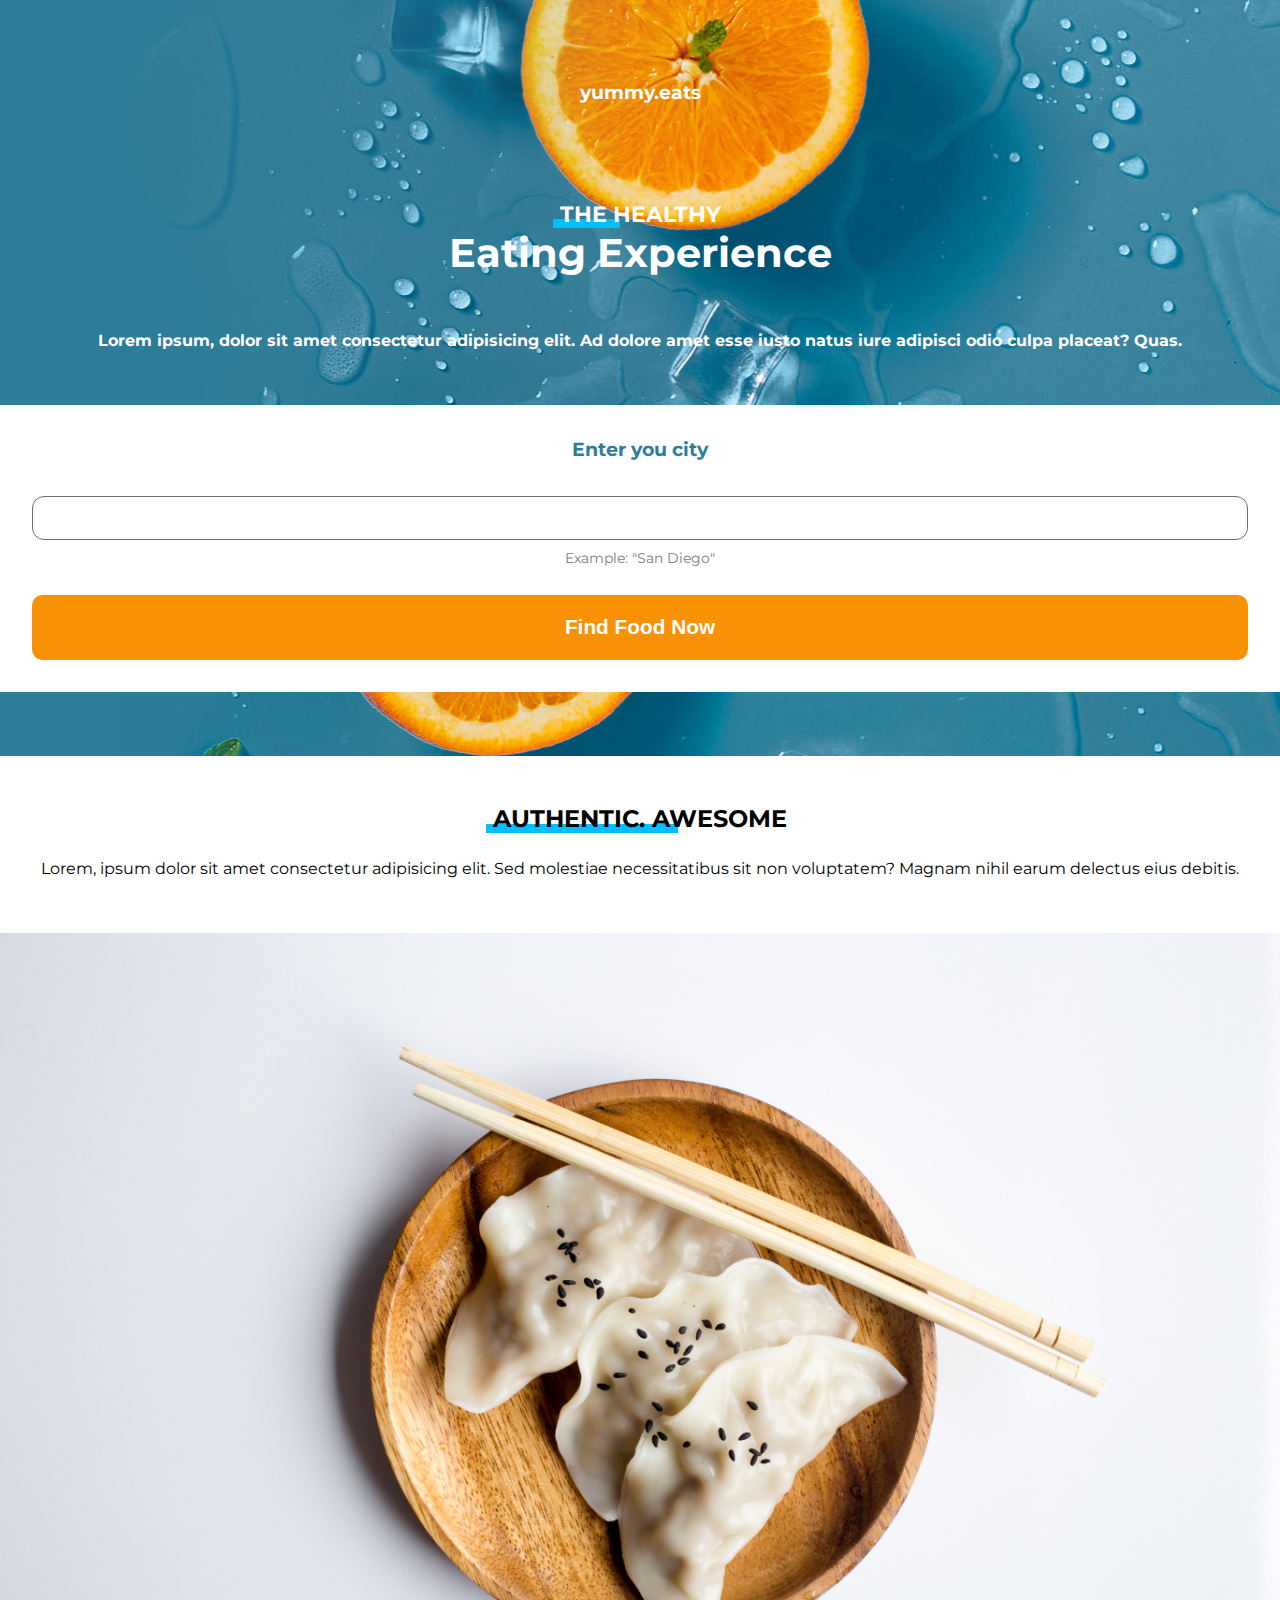
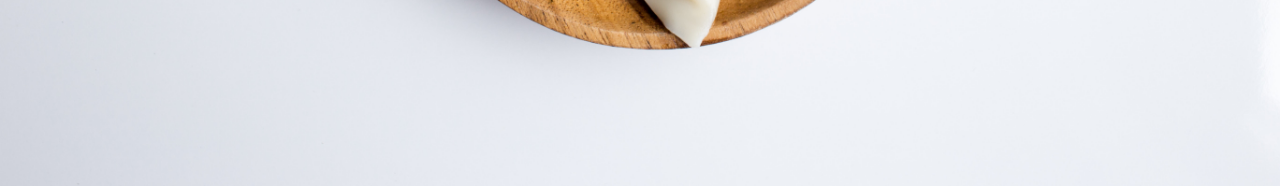
==== html/index.html @ eec0de22 "done quite a lot" ====
<!DOCTYPE html>
<html lang="en">
<head>
  <meta charset="UTF-8">
  <meta name="viewport" content="width=device-width, initial-scale=1.0">
  <title>Home</title>
  <link rel="stylesheet" href="../css/style.css">
</head>
<body>
  <div class="hero-bg">
    <section class="top">
      <header>
        <a href="#">yummy.eats</a>
      </header>

      <h1><span>The Healthy</span> Eating Experience</h1>

      <p>Lorem ipsum, dolor sit amet consectetur adipisicing elit. Ad dolore amet esse iusto natus iure adipisci odio culpa placeat? Quas.</p>
      
      <div class="form-container">
        <form action="">
          <div class="form-left">
            <label for="city">Enter you city</label>
            <input type="text" name="city" id="city">
            <p>Example: "San Diego"</p>
          </div>

          <input type="button" value="Find Food Now">
        </form>
      </div>
    </section>
  </div>

  <section class="authentic">
    <div class="right-col">
      <h2>Authentic. Awesome</h2>
      <p>Lorem, ipsum dolor sit amet consectetur adipisicing elit. Sed molestiae necessitatibus sit non voluptatem? Magnam nihil earum delectus eius debitis.</p>
    </div>
    <img src="../images/food.jpg" alt="Picture of food in a bowl">
  </section>

</body>
</html>
---- css/style.css ----
@import url('https://fonts.googleapis.com/css2?family=Montserrat:wght@400;700&display=swap');

body{
    font-family: 'Montserrat', 'sans-serif';
    margin: 0;
}

.hero-bg{
    background: #307D99 url('../images/bg.jpg');
    background-position: 12% 83%;
    color: white;
    text-align: center;
    padding: 4em;
}

header{
    padding: 1em 0;
}
.hero-bg a{
    color: white;
    text-decoration: none;
    font-weight: bold;
    font-size: 1.2rem;
}

section{
    margin: 0 1em;
}

h1{
    font-size: 2.5rem;
    margin: 2em 0 1.2em;
}

h1 span{
    text-transform: uppercase;
    display: block;
    font-size: 1.4rem;
    position: relative;
    z-index:1;
}

h1 span::before{
    content: '';
    position: absolute;
    width: 3em;
    background: #00BFFF;
    height: .4em;
    bottom: 0;
    z-index: -1;
    margin-left: -.3em;
}
.hero-bg p {
    font-weight: bold;
    margin: 0 1em 3em;
}

.form-container {
    background-color: white;
    margin: 2em -5em 0;
    padding: 2em;
}

label{
    color: #2D7D98;
    font-weight: bold;
    display: block;
    margin-bottom: 1em;
    font-size: 1.2em;
}

input[type=text]{
    border: 1px solid #707070;
    width: 100%;
    padding:1em;
    box-sizing: border-box;
    border-radius: .9em;
    margin-top: 1.2em;
}

.form-container p{
    color: gray;
    margin-bottom: 1.5em;
    font-weight: normal;
    font-size: .9em;
    margin-top: .3em;
}

input[type=button]{
    background-color: #f89104;
    border: none;
    width: 100%;
    color: white;
    font-weight: bold;
    padding: 1em 0;
    border-radius: .5em;
    font-size: 1.3em;
    cursor: pointer;
}

input[type=button]:hover{
    background-color: #db8000;
}

.authentic{
    margin: 0;
}

.right-col{
    text-align: center;
    margin: 3em 1em;
}

h2{
    text-transform: uppercase;
    position: relative;
}

h2::before{
    content: '';
    position: absolute;
    width: 8em;
    background: #00BFFF;
    height: .4em;
    bottom: 0;
    z-index: -1;
    margin-left: -.3em;
}

img {
    width:100%;
}

p{
    line-height: 2em;
}
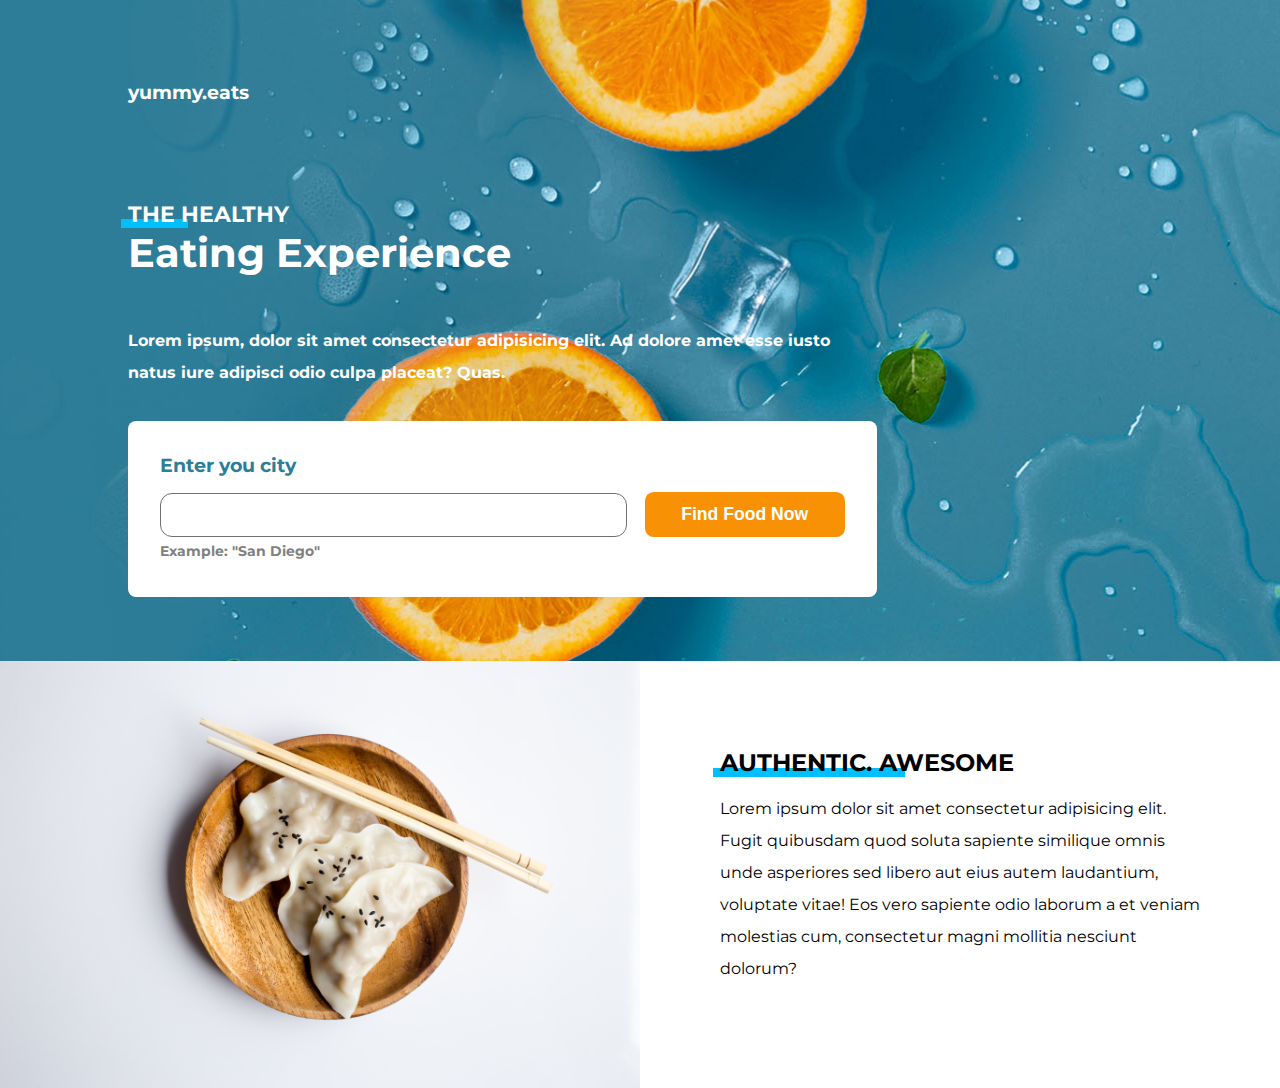
==== commit 720fe7e8: "finished site + added simple js" ====
--- a/html/index.html
+++ b/html/index.html
@@ -4,9 +4,15 @@
   <meta charset="UTF-8">
   <meta name="viewport" content="width=device-width, initial-scale=1.0">
   <title>Home</title>
-  <link rel="stylesheet" href="../css/style.css">
+  <link rel="stylesheet" href="../css/style_mobile.css">
+  <link rel="stylesheet" href="../css/style_medium.css">
+  <link rel="stylesheet" href="../css/style_large.css">
 </head>
 <body>
+  <div class="overlay" id="overlay">
+    <h3>Searching now...</h3>
+  </div>
+
   <div class="hero-bg">
     <section class="top">
       <header>
@@ -25,7 +31,7 @@
             <p>Example: "San Diego"</p>
           </div>
 
-          <input type="button" value="Find Food Now">
+          <input type="button" value="Find Food Now" id="cta-btn">
         </form>
       </div>
     </section>
@@ -34,10 +40,10 @@
   <section class="authentic">
     <div class="right-col">
       <h2>Authentic. Awesome</h2>
-      <p>Lorem, ipsum dolor sit amet consectetur adipisicing elit. Sed molestiae necessitatibus sit non voluptatem? Magnam nihil earum delectus eius debitis.</p>
+      <p>Lorem ipsum dolor sit amet consectetur adipisicing elit. Fugit quibusdam quod soluta sapiente similique omnis unde asperiores sed libero aut eius autem laudantium, voluptate vitae! Eos vero sapiente odio laborum a et veniam molestias cum, consectetur magni mollitia nesciunt dolorum?</p>
     </div>
     <img src="../images/food.jpg" alt="Picture of food in a bowl">
   </section>
-
+  <script src="../javascript/script.js"></script>
 </body>
 </html>--- a/css/style_mobile.css
+++ b/css/style_mobile.css
@@ -0,0 +1,248 @@
+@import url('https://fonts.googleapis.com/css2?family=Montserrat:wght@400;700&display=swap');
+
+body{
+    font-family: 'Montserrat', 'sans-serif';
+    margin: 0;
+}
+
+.hero-bg{
+    background: #307D99 url('../images/bg.jpg');
+    background-position: 12% 83%;
+    color: white;
+    text-align: center;
+    padding: 4em;
+}
+
+header{
+    padding: 1em 0;
+}
+.hero-bg a{
+    color: white;
+    text-decoration: none;
+    font-weight: bold;
+    font-size: 1.2rem;
+}
+
+section{
+    margin: 0 1em;
+}
+
+h1{
+    font-size: 2.5rem;
+    margin: 2em 0 1.2em;
+}
+
+h1 span{
+    text-transform: uppercase;
+    display: block;
+    font-size: 1.4rem;
+    position: relative;
+    z-index:1;
+}
+
+h1 span::before{
+    content: '';
+    position: absolute;
+    width: 3em;
+    background: #00BFFF;
+    height: .4em;
+    bottom: 0;
+    z-index: -1;
+    margin-left: -.3em;
+}
+.hero-bg p {
+    font-weight: bold;
+    margin: 0 1em 3em;
+}
+
+.form-container {
+    background-color: white;
+    margin: 2em -5em 0;
+    padding: 2em;
+}
+
+label{
+    color: #2D7D98;
+    font-weight: bold;
+    display: block;
+    margin-bottom: 1em;
+    font-size: 1.2em;
+}
+
+input[type=text]{
+    border: 1px solid #707070;
+    width: 100%;
+    padding:1em;
+    box-sizing: border-box;
+    border-radius: .9em;
+    margin-top: 1.2em;
+}
+
+.form-container p{
+    color: gray;
+    margin-bottom: 1.5em;
+    font-weight: normal;
+    font-size: .9em;
+    margin-top: .3em;
+}
+
+input[type=button]{
+    background-color: #f89104;
+    border: none;
+    width: 100%;
+    color: white;
+    font-weight: bold;
+    padding: 1em 0;
+    border-radius: .5em;
+    font-size: 1.3em;
+    cursor: pointer;
+}
+
+input[type=button]:hover{
+    background-color: #db8000;
+}
+
+.authentic{
+    margin: 0;
+}
+
+.right-col{
+    text-align: center;
+    margin: 3em 1em;
+}
+
+h2{
+    text-transform: uppercase;
+    position: relative;
+}
+
+h2::before{
+    content: '';
+    position: absolute;
+    width: 8em;
+    background: #00BFFF;
+    height: .4em;
+    bottom: 0;
+    z-index: -1;
+    margin-left: -.3em;
+}
+
+img {
+    width:100%;
+}
+
+p{
+    line-height: 2em;
+}
+
+.overlay{
+    position: absolute;
+    height:100vh;
+    width: 100%;
+    background: rgba(0,0,0,.9);
+    z-index: 1;
+    place-content: center;
+    color: white;
+    display: none;
+    opacity:0;
+}
+
+.animate-overlay{
+    animation: overlay 3s forwards;
+}
+
+@media (min-width: 930px){
+    .hero-bg{
+        text-align: left;
+    }
+
+    .hero-bg p{
+        font-weight: bold;
+        margin: 0 0 3em;
+    }
+
+    .hero-bg section{
+        width: 65%;
+    }
+
+    .form-container{
+        margin: 2em 0 0;
+        padding: 2em;
+        border-radius: .5em;
+        box-shadow: 10px 10px 10px rgba(0,0,0 .3);
+    }
+
+    form{
+        display: flex;
+    }
+    .form-left{
+        width: 70%
+    }
+    label{
+        margin: 0;
+    }
+    input[type="button"]{
+        height: fit-content;
+        font-size: 1.1em;
+        margin-left: 1em;
+        margin-top: 2.2em;
+        padding: .7em 0;
+        width: 30%;
+    }
+    .hero-bg p{
+        margin-bottom: 0;
+    }
+
+    section.authentic{
+        display: grid;
+        grid-template-columns: repeat(2, 50%);
+        grid-template-areas: 
+            "bowl content";
+    }
+
+    .right-col {
+        grid-area: content;
+        padding: 0 10%;
+        text-align: left;
+        align-self: center;
+    }
+
+    h2{
+        margin: 0;
+    }
+
+    img {
+        grid-area: bowl;
+    }
+}
+
+.top{
+    animation: fadeIn 2s forwards;
+}
+
+@keyframes fadeIn{
+    from{
+        opacity: 0;
+        transform: translateY(-2em);
+    }
+    to{
+        opacity: 1;
+        transform: translateY(0);
+
+    }
+}
+
+@keyframes overlay {
+    0%{
+        opacity: 0;
+    }
+    30%{
+        opacity: 1;
+    }
+    70%{
+        opacity: 1;
+    }
+    100%{
+        opacity: 0;
+    }
+}--- a/css/style_medium.css
+++ b/css/style_medium.css
@@ -0,0 +1,9 @@
+@media (min-width: 730px){
+    section{
+            margin: 0 4em;
+    }
+
+    .form-container{
+        margin: 2em -4em 0;
+    }
+}--- a/css/style_large.css
+++ b/css/style_large.css
@@ -0,0 +1,68 @@
+@media (min-width: 930px){
+    .hero-bg{
+        text-align: left;
+    }
+
+    .hero-bg p{
+        font-weight: bold;
+        margin: 0 0 3em;
+    }
+
+    .hero-bg section{
+        width: 65%;
+    }
+
+    .form-container{
+        margin: 2em 0 0;
+        padding: 2em;
+        border-radius: .5em;
+        box-shadow: 10px 10px 10px rgba(0,0,0 .3);
+    }
+
+    form{
+        display: flex;
+    }
+    .form-left{
+        width: 70%
+    }
+    label{
+        margin: 0;
+    }
+    input[type="button"]{
+        height: fit-content;
+        font-size: 1.1em;
+        margin-left: 1em;
+        margin-top: 2.2em;
+        padding: .7em 0;
+        width: 30%;
+    }
+    .hero-bg p{
+        margin-bottom: 0;
+    }
+
+    section.authentic{
+        display: grid;
+        grid-template-columns: repeat(2, 50%);
+        grid-template-areas: 
+            "bowl content";
+    }
+
+    .right-col {
+        grid-area: content;
+        padding: 0 10%;
+        text-align: left;
+        align-self: center;
+    }
+
+    h2{
+        margin: 0;
+    }
+
+    img {
+        grid-area: bowl;
+    }
+}
+
+.top{
+    animation: fadeIn 2s forwards;
+}